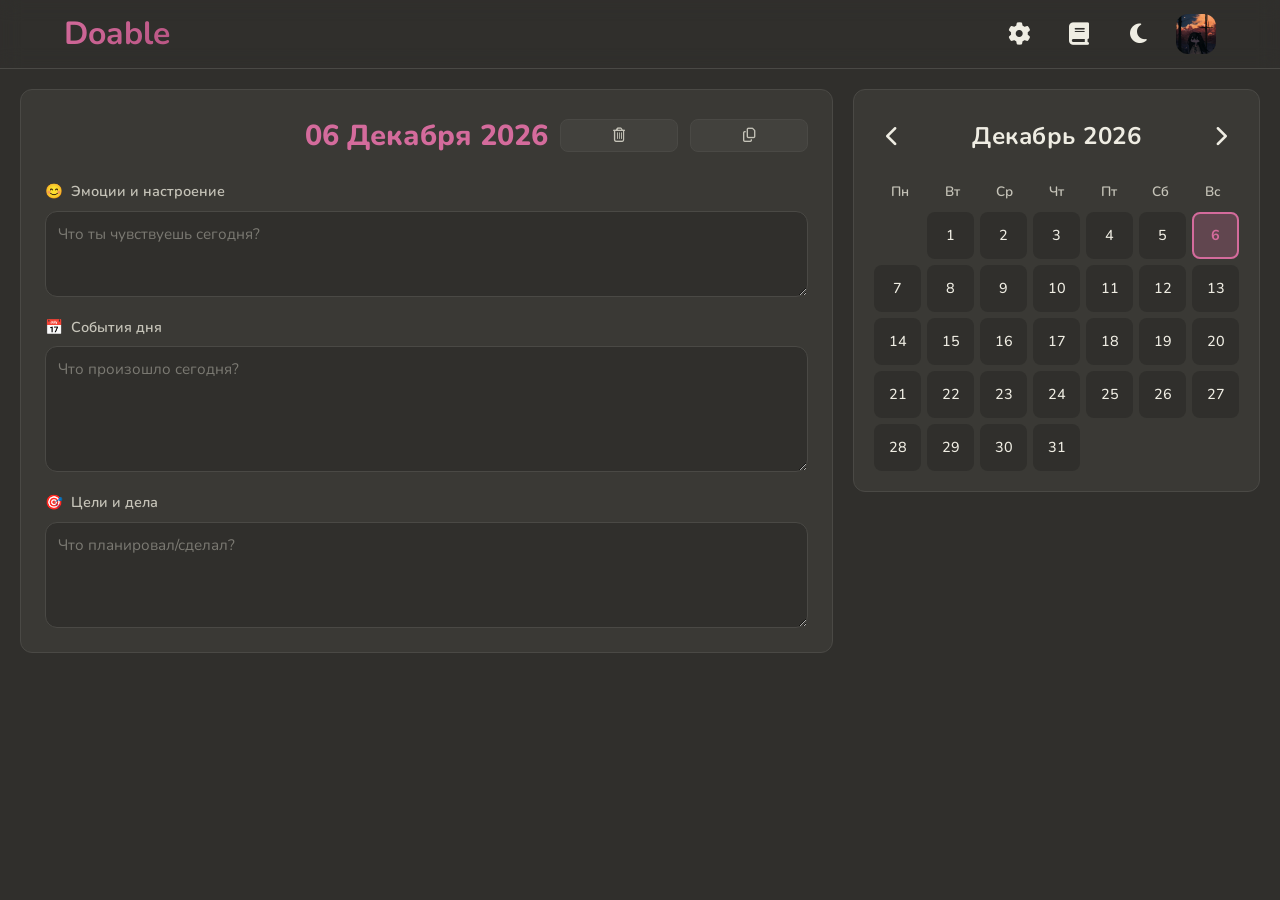
==== diary/index.html @ 4a7ec46b "Structure changed" ====
<!DOCTYPE html>
<html lang="ru">
<head>
  <meta charset="UTF-8">
  <meta name="viewport" content="width=device-width, initial-scale=1.0, viewport-fit=cover">
  <title>Doable - Diary</title>

  <!-- CSS -->
  <link rel="stylesheet" href="../css/style.css">

  <!-- FavIcon -->
  <link rel="icon" href="../assets/images/favico.jpg">

  <!-- Font Awesome Icons -->
  <link rel="stylesheet" href="https://cdnjs.cloudflare.com/ajax/libs/font-awesome/6.5.0/css/all.min.css">

  <!-- Google Fonts: Nunito -->
  <link rel="preconnect" href="https://fonts.googleapis.com">
  <link rel="preconnect" href="https://fonts.gstatic.com" crossorigin>
  <link href="https://fonts.googleapis.com/css2?family=Nunito:ital,wght@0,200..1000;1,200..1000&display=swap" rel="stylesheet">
</head>
<body>
<!-- ====================NAVIGATION BAR==================== -->
<header class="nav" aria-label="Главная навигация">
  <div class="nav__container">

    <!-- Чекбокс для управления мобильным меню -->
    <input type="checkbox" id="menu-toggle" class="nav__checkbox" aria-label="Открыть меню">

    <div class="nav__top">
      <a href="./index.html" class="nav__title nav__title--link">
        <h1 class="nav__title">Doable</h1>
      </a>
      <!-- Бургер-иконка -->
      <label for="menu-toggle" class="nav__burger" id="burger-btn" aria-label="Открыть меню">
        <span class="nav__burger--line"></span>
        <span class="nav__burger--line"></span>
        <span class="nav__burger--line"></span>
      </label>
    </div>

    <!-- Меню навигации -->
    <nav class="nav__items" id="nav-menu">
      <div class="nav__item">
        <a href="settings.html" class="nav__button btn" id="settings-btn" aria-label="Открыть Настройки">
          <i class="fa-solid fa-gear btn--icon"></i>
          <span class="nav__text">Настройки</span>
        </a>
      </div>

      <div class="nav__item">
        <a href="diary.html" class="nav__button btn" id="settings-btn" aria-label="Открыть Дневник">
          <i class="fa-solid fa-book btn--icon"></i>
          <span class="nav__text">Дневник</span>
        </a>
      </div>

      <div class="nav__item">
        <button class="nav__button btn" id="theme-btn" data-tooltip="Сменить тему" aria-label="Сменить тему">
          <i class="fa-solid fa-moon btn--icon" id="theme-icon"></i>
          <span class="nav__text">Тема</span>
        </button>
      </div>

      <div class="nav__item nav__item--img" aria-label="Логотип Сайта">
        <img src="../assets/images/favico.jpg" alt="Doable Лого">
      </div>
    </nav>
  </div>
</header>

<!-- ====================MAIN APPLICATION================== -->
<main class="diary__container">
  <!-- ДНЕВНИК -->
   <div class="diary">
    <div class="diary__header">
  <h2 class="diary__date" id="diary-date"></h2>
  <button class="btn diary__clear-btn" id="clear_btn" aria-label="Очистить заметку">
    <i class="fa-regular fa-trash-alt"></i>
  </button>
  <button class="btn diary__copy-btn" id="copy_btn" aria-label="Скопировать заметку">
    <i class="fa-regular fa-copy"></i>
  </button>
</div>

    <div class="diary__fields">
      <!-- Поле 1: Эмоции -->
      <div class="diary__field">
      <label for="diary-mood" class="diary__label">
        <span>😊</span> Эмоции и настроение
      </label>
      <textarea id="diary-mood" class="diary__textarea" rows="3" placeholder="Что ты чувствуешь сегодня?"></textarea>
      </div>

      <!-- Поле 2: События -->
      <div class="diary__field">
        <label class="diary__label" for="diary-events">
          <span>📅</span> События дня
        </label>
        <textarea class="diary__textarea" id="diary-events" rows="5" 
                  placeholder="Что произошло сегодня?"></textarea>
      </div>

      <!-- Поле 3: Цели -->
      <div class="diary__field">
        <label class="diary__label" for="diary-goals">
          <span>🎯</span> Цели и дела
        </label>
        <textarea class="diary__textarea" id="diary-goals" rows="4" 
                  placeholder="Что планировал/сделал?"></textarea>
      </div>
    </div>
   </div>

  <!-- КАЛЕНДАРЬ -->
  <div class="diary__calendar">
    <div class="calendar__controls">
      <button class="calendar__btn btn btn--icon" id="calendar-prev">
        <i class="fa-solid fa-chevron-left"></i>
      </button>
      <h2 class="calendar__title" id="calendar-title"></h2>
      <button class="calendar__btn btn btn--icon" id="calendar-next">
        <i class="fa-solid fa-chevron-right"></i>
      </button>
    </div>

    <div class="calendar__header">
      <span>Пн</span><span>Вт</span><span>Ср</span><span>Чт</span><span>Пт</span><span>Сб</span><span>Вс</span>
    </div>

    <div class="calendar__grid" id="calendar-grid"></div>
  </div>
</main>

<script type="module" src="../JS/diary.js"></script>
</body>
</html>
---- css/style.css ----
/* ====================Colors===================== */

/* ====================Colors===================== */

:root {
  /* Основные цвета */
  --bg: #302f2c;
  --bg-secondary: #3a3935;
  --bg-tertiary: #42413d;
  --bg-hover: #4a4945;
  
  /* Текст */
  --text: #efede3;
  --text-muted: #c5c3b8;
  
  /* Акценты - РОЗОВЫЙ */
  --accent: #d46b9c;
  --accent-dark: #b85482;
  --accent-glow: rgba(212, 107, 156, 0.25);
  
  /* Границы и тени */
  --border: #4a4945;
  --input-glow: rgba(212, 107, 156, 0.4);
  
  /* Специальные */
  --success: #6b9c5c;
  --warning: #e0a34b;
  
  /* Приоритеты */
  --priority-1: #e0735f;
  --priority-1-bg: rgba(224, 115, 95, 0.15);
  --priority-2: #d4a34a;
  --priority-2-bg: rgba(212, 163, 74, 0.15);
  --priority-3: #8a8982;
  --priority-3-bg: rgba(138, 137, 130, 0.15);
  
  /* Радиусы и тени */
  --radius: 12px;
  --radius-sm: 8px;
  --shadow-sm: 0 2px 4px rgba(0, 0, 0, 0.15);
  --shadow-md: 0 4px 8px rgba(0, 0, 0, 0.2);
  --shadow-lg: 0 8px 16px rgba(0, 0, 0, 0.25);

  --text-on-accent: #efede3;
}

/* ====================Main======================= */

/* Сброс стилей и базовые настройки */
*,
*::after,
*::before {
  margin: 0;
  padding: 0;
  box-sizing: border-box;
}

*:focus-visible {
  outline: 2px solid var(--accent);
  outline-offset: 2px;
}

body {
  font-family: 'Nunito', sans-serif;
  background-color: var(--bg);
  color: var(--text);
  line-height: 1.5;
  min-height: 100vh;
}

img {
  max-width: 100%;
  display: block;
}

/* Стиль для выделения текста */
::selection {
  background-color: var(--accent);
  color: var(--bg-secondary);
}

body {
  user-select: none;
  -webkit-user-select: none;
}

input, textarea, [contenteditable="true"] {
  user-select: text;
  -webkit-user-select: text;
}

/* ====================Scrollbar=================== */

::-webkit-scrollbar {
  width: 8px;
  height: 8px;
}

::-webkit-scrollbar-track {
  background: var(--bg-secondary);
  border-radius: 10px;
}

::-webkit-scrollbar-thumb {
  background: var(--border);
  border-radius: 10px;
}

::-webkit-scrollbar-thumb:hover {
  background: var(--accent);
}
/* ====================Light theme================ */

body.light {
  /* Основные цвета - более контрастная белая тема */
  --bg: #efede8;
  --bg-secondary: #ffffff;
  --bg-tertiary: #f8f7f3;     
  --bg-hover: #e8e6e0;
  
  /* Текст - максимально контрастный */
  --text: #1c1b18;
  --text-muted: #5a5952;
  
  /* Акценты - РОЗОВЫЙ */
  --accent: #d46b9c;
  --accent-dark: #b85482;
  --accent-glow: rgba(212, 107, 156, 0.15);
  
  /* Границы и тени - заметнее */
  --border: #d1cfc8;
  --input-glow: rgba(212, 107, 156, 0.35);
  
  /* Специальные */
  --success: #5c8a4a;
  --success-bg: rgba(92, 138, 74, 0.1);
  --warning: #d4922a;
  --warning-bg: rgba(212, 146, 42, 0.1);
  
  /* Приоритеты - насыщеннее */
  --priority-1: #e0735f;
  --priority-1-bg: rgba(224, 115, 95, 0.12);
  --priority-2: #d4a34a;
  --priority-2-bg: rgba(212, 163, 74, 0.12);
  --priority-3: #8a8980;
  --priority-3-bg: rgba(138, 137, 128, 0.12);
  
  /* Тени - глубже для объема */
  --shadow-sm: 0 1px 3px rgba(0, 0, 0, 0.08), 0 1px 2px rgba(0, 0, 0, 0.05);
  --shadow-md: 0 4px 8px rgba(0, 0, 0, 0.08), 0 2px 4px rgba(0, 0, 0, 0.06);
  --shadow-lg: 0 8px 16px rgba(0, 0, 0, 0.1), 0 4px 8px rgba(0, 0, 0, 0.08);

  --text-on-accent: #ffffff;
}

/* ====================Navbar===================== */

.nav {
  background-color: var(--bg-secondary);
  border-bottom: 1px solid var(--border);
  position: sticky;
  top: 0;
  z-index: 100;
  backdrop-filter: blur(10px);
  background-color: rgba(var(--bg-secondary-rgb), 0.95);
}

.nav__container {
  width: min(1200px, 90%);
  margin: 0 auto;
  padding: 10px 0;
}

/* TOP */

.nav__top {
  display: grid;
  grid-template-columns: 1fr auto 1fr;
  align-items: center;
}

.nav__title {
  grid-column: 2;
  font-weight: 700;
  background: linear-gradient(135deg, var(--accent), var(--accent-dark));
  background-clip: text;
  color: transparent;
  transition: all 0.2s ease;
}

.nav__title:hover {
  scale: 1.02;
}

.nav__title--link{
  text-decoration: none;
}

/* BURGER */

.nav__checkbox {
  display: none;
}

.nav__burger {
  grid-column: 3;
  justify-self: end;
  display: flex;
  flex-direction: column;
  gap: 6px;
  cursor: pointer;
  padding: 8px;
  border-radius: var(--radius-sm);
  transition: background-color 0.2s;
}

.nav__burger:hover {
  background-color: var(--bg-hover);
}

.nav__burger--line {
  width: 25px;
  height: 3px;
  background: var(--text);
  border-radius: var(--radius-sm);
  transition: 0.3s;
}

/* АНИМАЦИЯ БУРГЕРА */
.nav__checkbox:checked + .nav__top .nav__burger--line:nth-child(1) {
  transform: translateY(9px) rotate(45deg);
}

.nav__checkbox:checked + .nav__top .nav__burger--line:nth-child(2) {
  opacity: 0;
}

.nav__checkbox:checked + .nav__top .nav__burger--line:nth-child(3) {
  transform: translateY(-9px) rotate(-45deg);
}

/* MENU */
.nav__items {
  max-height: 0;
  overflow: hidden;
  transition: 0.3s ease;
  display: flex;
  flex-direction: column;
  align-items: center;
}

.nav__checkbox:checked ~ .nav__items {
  max-height: 200px;
}

/* ITEMS */

.nav__item {
  margin: 8px 0;
  width: 100%;
  text-align: center;
  display: flex;
  align-items: center;
  justify-content: center;
}

/* BUTTONS */

.nav__button {
  gap: 10px;
  color: var(--text);
  background: none;
  border: none;
  font-size: 1.2rem;
  cursor: pointer;
  border-radius: var(--radius);
  padding: 10px 16px;
  text-decoration: none;
  display: flex;
  align-items: center;
  justify-content: center;
  transition: all 0.2s ease;
}

.nav__button:hover {
  background: var(--bg-hover);
  transform: translateY(-2px);
}

.nav__button:active {
  transform: translateY(0);
}

.nav__button i {
  font-size: 1rem;
}

/* LOGO */

.nav__item--img {
  display: none;
}

.nav__item--img:hover {
  scale: 1.05;
}

/* DESKTOP NavBar */
@media (min-width: 700px) {
  .nav__container {
    display: grid;
    grid-template-columns: auto 1fr;
    align-items: center;
  }
  
  .nav__top {
    display: block;
  }
  
  .nav__burger {
    display: none;
  }
  
  .nav__items {
    max-height: none;
    flex-direction: row;
    justify-content: flex-end;
    gap: 15px;
    padding: 0;
  }
  
  .nav__item {
    width: auto;
    margin: 0;
  }
  
  .nav__button {
    font-size: 0.9rem;
    padding: 10px;
    width: 45px;
    height: 45px;
  }
  
  .nav__item--img {
    display: block;
    width: 40px;
    border-radius: var(--radius);
    overflow: hidden;
  }
  
  .nav__text {
    display: none;
  }
  
  .nav__button i {
    font-size: 1.4rem;
  }
}

/* ====================Main container================ */

.container {
  width: min(100%, 1500px);
  margin: 0 auto;
  padding: 20px;
  display: grid;
  grid-template-columns: 1fr;
  gap: 20px;
  margin-bottom: 20vh;
}

.column {
  display: flex;
  flex-direction: column;
  gap: 20px;
}

/* Карточки (месяц, день, календарь, привычки) */
.month,
.day,
.calendar,
.habit {
  background-color: var(--bg-secondary);
  padding: 20px;
  border-radius: var(--radius);
  border: 1px solid var(--border);
  transition: all 0.2s ease;
}

.month:hover,
.day:hover,
.calendar:hover,
.habit:hover {
  transform: translateY(-2px);
  box-shadow: var(--shadow-md);
}

/* 2 колонки на больших экранах */
@media (min-width: 850px) {
  .container {
    grid-template-columns: 2fr 1fr;
    margin-bottom: 0;
  }
}

/* ====================Controls==================== */

.month__controls,
.day__controls,
.calendar__controls {
  display: flex;
  align-items: center;
  justify-content: space-between;
  gap: 10px;
  margin-bottom: 20px;
}


/* Заголовки (дата, месяц) */
.day__title,
.month__title,
.calendar__title {
  text-align: center;
  font-size: 1.5rem;
  font-weight: 700;
  letter-spacing: 0.5px;
  user-select: none;
  padding: 8px 16px;
  cursor: pointer;
  border-radius: var(--radius-sm);
  transition: all 0.2s ease;
  flex: 1;
}

/* Hover эффект для кликабельных заголовков */
.day__title--clickable:hover,
.month__title--clickable:hover,
.calendar__title--clickable:hover {
  color: var(--accent);
  background-color: var(--bg-hover);
  transform: scale(1.02);
}

/* Active эффект для заголовков */
.month__title:active,
.day__title:active,
.calendar__title:active {
  transform: scale(0.98);
}

/* Кнопки навигации */
.month__btn,
.day__btn,
.calendar__btn {
  background: none;
  border: none;
  color: var(--text);
  font-size: 1.3rem;
  cursor: pointer;
  width: 36px;
  height: 36px;
  display: flex;
  align-items: center;
  justify-content: center;
  border-radius: var(--radius-sm);
  transition: all 0.2s ease;
}

.month__btn:hover,
.day__btn:hover,
.calendar__btn:hover {
  color: var(--accent);
  background-color: var(--bg-hover);
  transform: scale(1.1);
}

@media (max-width: 600px) {
  .month__controls,
  .day__controls,
  .calendar__controls {
    gap: 4px;
    margin-bottom: 12px;
  }
  
  .day__title,
  .month__title,
  .calendar__title {
    font-size: 1rem;
    padding: 4px 4px;
  }
  
  .month__btn,
  .day__btn,
  .calendar__btn {
    font-size: 0.9rem;
    width: 28px;
    height: 28px;
  }
}

@media (max-width: 400px) {
  .month__controls,
  .day__controls,
  .calendar__controls {
    gap: 2px;
  }
  
  .day__title,
  .month__title,
  .calendar__title {
    font-size: 0.85rem;
    padding: 4px 2px;
  }
  
  .month__btn,
  .day__btn,
  .calendar__btn {
    font-size: 0.8rem;
    width: 26px;
    height: 26px;
  }
}

@media (max-width: 320px) {
  .day__title,
  .month__title,
  .calendar__title {
    font-size: 0.7rem;
  }
  
  .month__btn,
  .day__btn,
  .calendar__btn {
    font-size: 0.7rem;
    width: 24px;
    height: 24px;
  }
}

/* ====================Lists======================= */

.month__list,
.day__list {
  list-style: none;
  display: flex;
  flex-direction: column;
  gap: 10px;
}

/* Элементы списка задач */
.month__item,
.day__item {
  display: grid;
  align-items: center;
  gap: 12px;
  background-color: var(--bg);
  grid-template-columns: auto 1fr auto;
  padding: 12px;
  border-radius: var(--radius-sm);
  transition: all 0.2s ease;
  border: 1px solid transparent;
}

.month__item:hover,
.day__item:hover {
  background-color: var(--bg-hover);
  border-color: var(--border);
  transform: translateX(2px);
}

/* Текст задачи */
.month__text,
.day__text {
  word-break: break-word;
  overflow-wrap: break-word;
  font-size: 0.95rem;
  line-height: 1.4;
}

/* Приоритеты (кружок с цифрой) */
.priority {
  width: 28px;
  height: 28px;
  display: flex;
  align-items: center;
  justify-content: center;
  font-weight: 700;
  font-size: 0.9rem;
  border-radius: var(--radius-sm);
  cursor: pointer;
  transition: all 0.2s ease;
  flex-shrink: 0;
}

.priority--1 {
  background-color: var(--priority-1);
  box-shadow: 0 0 0 2px var(--priority-1-bg);
}

.priority--2 {
  background-color: var(--priority-2);
  box-shadow: 0 0 0 2px var(--priority-2-bg);
}

.priority--3 {
  background-color: var(--priority-3);
  box-shadow: 0 0 0 2px var(--priority-3-bg);
}

.priority:hover {
  transform: scale(1.1);
}

/* Кнопки действий */
.month__actions,
.day__actions {
  display: flex;
  gap: 8px;
  flex-shrink: 0;
}

.month__actions button,
.day__actions button {
  background: none;
  color: var(--text-muted);
  border: none;
  font-size: 1rem;
  cursor: pointer;
  padding: 6px;
  border-radius: var(--radius-sm);
  transition: all 0.2s ease;
}

.month__actions button:hover,
.day__actions button:hover {
  color: var(--accent);
  background-color: var(--bg-hover);
  transform: translateY(-2px);
}

/* Выполненные задачи */
.month__item--done,
.day__item--done {
  opacity: 0.7;
}

.month__item--done .month__text,
.day__item--done .day__text {
  text-decoration: line-through;
}

/* Чекбокс задачи */
.day__check {
  color: var(--text-muted);
  background: none;
  border: none;
  font-size: 1.3rem;
  cursor: pointer;
  transition: all 0.12s ease;
  width: 32px;
  height: 32px;
  display: flex;
  align-items: center;
  justify-content: center;
  border-radius: var(--radius-sm);
  flex-shrink: 0;
}

.day__check:hover {
  color: var(--accent);
  background-color: var(--bg-hover);
  transform: scale(1.1);
}

/* Две колонки на широких экранах */
@media (min-width: 1200px) {
  .month__list,
  .day__list {
    column-count: 2;
    column-gap: 10px;
    display: block;
  }

  .month__item,
  .day__item {
    margin-bottom: 10px;
    break-inside: avoid;
  }
}

/* ====================Calendar==================== */

.calendar__header {
  display: grid;
  grid-template-columns: repeat(7, 1fr);
  text-align: center;
  font-weight: 600;
  font-size: 0.85rem;
  margin-bottom: 10px;
  color: var(--text-muted);
}

.calendar__grid {
  display: grid;
  grid-template-columns: repeat(7, 1fr);
  gap: 6px;
}

.calendar__day {
  aspect-ratio: 1/1;
  background-color: var(--bg);
  display: flex;
  align-items: center;
  justify-content: center;
  font-size: 0.9rem;
  border-radius: var(--radius-sm);
  transition: all 0.2s ease;
  cursor: pointer;
  position: relative;
  font-weight: 500;
}

.calendar__day:hover {
  background-color: var(--bg-hover);
  transform: scale(1.05);
  z-index: 1;
}

/* Индикатор наличия задач на день */
.calendar__day--has-task::after {
  content: '';
  position: absolute;
  bottom: 4px;
  width: 4px;
  height: 4px;
  background: var(--accent);
  border-radius: 50%;
}

.calendar__day--today {
  border: 2px solid var(--accent);
  font-weight: 700;
  color: var(--accent);
}

.calendar__day--active {
  border: 2px solid var(--accent);
  background-color: var(--accent-glow);
  font-weight: bold;
}

@media (max-width: 500px) {
  .calendar__grid {
    gap: 4px;
  }
  
  .calendar__day {
    font-size: 0.8rem;
  }
}

/* ====================Habit======================= */

.habit__header {
  position: relative;
  display: flex;
  align-items: center;
  justify-content: center;
  margin-bottom: 16px;
}

.habit__title {
  text-align: center;
  font-size: 1.3rem;
  font-weight: 700;
  margin: 0;
}

.habit__edit-btn {
  position: absolute;
  right: 0;
  background: none;
  border: none;
  color: var(--text-muted);
  cursor: pointer;
  width: 32px;
  height: 32px;
  border-radius: var(--radius-sm);
  display: flex;
  align-items: center;
  justify-content: center;
}

.habit__edit-btn:hover {
  color: var(--accent);
  background-color: var(--bg-hover);
  transform: scale(1.05);
}

.habit__edit-btn--active {
  color: var(--accent);
  background-color: var(--bg-hover);
}

/* Сетка трекера привычек */
.habit__grid {
  display: grid;
  grid-template-columns: minmax(100px, auto) repeat(7, minmax(35px, 1fr));
  gap: 6px;
  align-items: center;
  text-align: center;
  overflow-x: visible;
}

/* Ячейка привычки */
.habit__cell {
  aspect-ratio: 1/1;
  background-color: var(--bg);
  border-radius: var(--radius-sm);
  cursor: pointer;
  transition: all 0.2s ease;
  min-width: 32px;
}

.habit__cell:hover {
  transform: scale(1.1);
  background-color: var(--accent-glow);
}

/* Выполненная привычка */
.habit__cell--done {
  background: var(--accent);
  box-shadow: 0 0 4px var(--accent);
}

/* Кнопка удаления привычки */
.habit__delete-btn {
  background: none;
  border: none;
  color: var(--text-muted);
  cursor: pointer;
  font-size: 12px;
  padding: 4px 6px;
  border-radius: var(--radius-sm);
  transition: all 0.2s ease;
  margin-left: 8px;
}

.habit__delete-btn:hover {
  color: var(--priority-1);
  background-color: var(--bg-hover);
}

.habit__name {
  display: flex;
  align-items: center;
  gap: 6px;
  min-width: 0;
}

.habit__name span {
  font-size: 0.9rem;
  white-space: nowrap;
  overflow: hidden;
  text-overflow: ellipsis;
  max-width: 100px;
}



/* ====================Inputs====================== */

.input-wrapper {
  position: relative;
  margin-bottom: 16px;
}

.input {
  width: 100%;
  padding: 12px 50px 12px 14px;
  border-radius: var(--radius-sm);
  border: 1px solid var(--border);
  background-color: var(--bg);
  color: var(--text);
  outline: none;
  font-size: 0.9rem;
  transition: all 0.2s ease;
}

.input:focus {
  border-color: var(--accent);
  box-shadow: 0 0 0 3px var(--input-glow);
  background: var(--bg-hover);
}

/* Все кнопки внутри инпутов */
.add-btn {
  position: absolute;
  right: 8px;
  top: 50%;
  transform: translateY(-50%);
  background: none;
  border: none;
  color: var(--text-muted);
  cursor: pointer;
  width: 32px;
  height: 32px;
  display: flex;
  align-items: center;
  justify-content: center;
  border-radius: var(--radius-sm);
  transition: all 0.2s ease;
  font-size: 1.2rem;
  z-index: 100000;
}

.add-btn:hover {
  color: var(--accent);
  background-color: var(--bg-hover);
  transform: translateY(-50%) scale(1.05);
}

.add-btn:active{
  transform: translateY(-50%) scale(0.95);
}

.edit-input {
  padding: 5px 10px;
  word-break: break-word;
  white-space: pre-wrap;
  background-color: var(--bg);
  border: 1px solid var(--accent);
  border-radius: var(--radius-sm);
  outline: none;
}

/* ====================Button Active States======== */

button {
  transition: all 0.2s ease;
}

button:active{
  transform: scale(0.95);
}
.btn:active{
  transform: scale(0.95);
}


/* ====================Diary Page==================== */
.diary__container {
  width: min(100%, 1500px);
  margin: 0 auto;
  padding: 20px;
  display: flex;
  flex-direction: column;
  gap: 20px;
  margin-bottom: 20vh;
}

@media (min-width: 850px) {
  .diary__container {
    display: grid;
    grid-template-columns: 2fr 1fr;
    margin-bottom: 0;
  }
}

.diary__calendar {
  background-color: var(--bg-secondary);
  padding: 20px;
  border-radius: var(--radius);
  border: 1px solid var(--border);
  align-self: start;
  width: 100%;
}

.diary__calendar .calendar__day {
  font-size: clamp(0.7rem, 3vw, 0.9rem);
}

.diary {
  background-color: var(--bg-secondary);
  padding: 24px;
  border-radius: var(--radius);
  border: 1px solid var(--border);
}

.diary__header {
  display: grid;
  grid-template-columns: 1fr 1fr auto 1fr 1fr;
  align-items: center;
  gap: 12px;
  margin-bottom: 24px;
}

.diary__date {
  font-size: 1.8rem;
  font-weight: 800;
  color: var(--accent);
  margin: 0;
  text-align: center;
  grid-column: 3;
}

.diary__clear-btn,
.diary__copy-btn {
  background-color: var(--bg-tertiary);
  border: 1px solid var(--border);
  color: var(--text-muted);
  padding: 8px 14px;
  border-radius: var(--radius-sm);
  font-size: 0.85rem;
  font-weight: 500;
  cursor: pointer;
  transition: all 0.2s ease;
  display: inline-flex;
  align-items: center;
  justify-content: center;
  gap: 8px;
  white-space: nowrap;
  width: auto;
  flex-shrink: 0;
}

.diary__clear-btn i,
.diary__copy-btn i {
  font-size: 0.9rem;
}

.diary__clear-btn:hover {
  background-color: var(--priority-1-bg);
  border-color: var(--priority-1);
  color: var(--priority-1);
  transform: translateY(-1px);
}

.diary__copy-btn:hover {
  background-color: var(--accent-glow);
  border-color: var(--accent);
  color: var(--accent);
  transform: translateY(-1px);
}

.diary__clear-btn:active,
.diary__copy-btn:active {
  transform: translateY(0) scale(0.96);
}

.diary__fields {
  display: flex;
  flex-direction: column;
  gap: 20px;
}

.diary__field {
  display: flex;
  flex-direction: column;
  gap: 8px;
}

.diary__label {
  font-weight: 600;
  display: flex;
  align-items: center;
  gap: 8px;
  color: var(--text-muted);
  font-size: 0.9rem;
}

.diary__textarea {
  padding: 12px;
  border-radius: var(--radius);
  border: 1px solid var(--border);
  background-color: var(--bg);
  color: var(--text);
  font-size: 0.95rem;
  resize: vertical;
  transition: all 0.2s ease;
  font-family: inherit;
}

.diary__textarea:focus {
  outline: none;
  border-color: var(--accent);
  box-shadow: 0 0 0 3px var(--input-glow);
}

.diary__textarea::placeholder {
  color: var(--text-muted);
  opacity: 0.5;
}
@media (max-width: 550px) {
  .diary__header {
    display: flex;
    flex-direction: column;
    align-items: stretch;
    gap: 12px;
  }
  
  .diary__date {
    text-align: center;
    font-size: 1.5rem;
    order: 1;
  }
  
  .diary__clear-btn {
    order: 2;
  }
  
  .diary__copy-btn {
    order: 3;
  }
  
  .diary__clear-btn,
  .diary__copy-btn {
    width: 100%;
    justify-content: center;
    padding: 10px;
  }
  
  .diary__clear-btn span,
  .diary__copy-btn span {
    display: inline;  /* Показываем текст на мобилках */
  }
  
  .diary__clear-btn i,
  .diary__copy-btn i {
    font-size: 1rem;
  }
}

@media (max-width: 400px) {
  .diary__date {
    font-size: 1.3rem;
  }
  
  .diary__clear-btn,
  .diary__copy-btn {
    padding: 8px;
  }
}

/* ====================Empty States================ */

.month__item--empty,
.day__item--empty {
  text-align: center;
  padding: 24px 24px;
  color: var(--text-muted);
  font-size: 0.85rem;
  grid-column: 1 / -1;
}

.habit__empty {
  background-color: var(--bg);
  grid-column: 1 / -1;
  padding: 24px;
  border-radius: var(--radius);
  text-align: center;
  color: var(--text-muted);
}

/* ====================Notification================ */

.notification{
  position: fixed;
  bottom: 20px;
  right: 20px;
  background: var(--accent);
  color: var(--text-on-accent);;
  padding: 12px 20px;
  border-radius: 8px;
  z-index: 9999;
  animation: slideIn 0.3s ease;
}

@keyframes slideIn {
  from {
    opacity: 0;
    transform: translateX(100px);
  }
  to {
    opacity: 1;
    transform: translateX(0);
  }
}

@keyframes slideOut {
  from {
    opacity: 1;
    transform: translateX(0);
  }
  to {
    opacity: 0;
    transform: translateX(100px);
  }
}
/* ====================Highlighted Items==================== */

/* Выделенные задачи - только акцентная полоска */
.day__item--highlighted,
.month__item--highlighted {
  border-left: 3px solid var(--accent);
}

.day__item--highlighted:hover,
.month__item--highlighted:hover {
  border-left: 4px solid var(--accent);
}
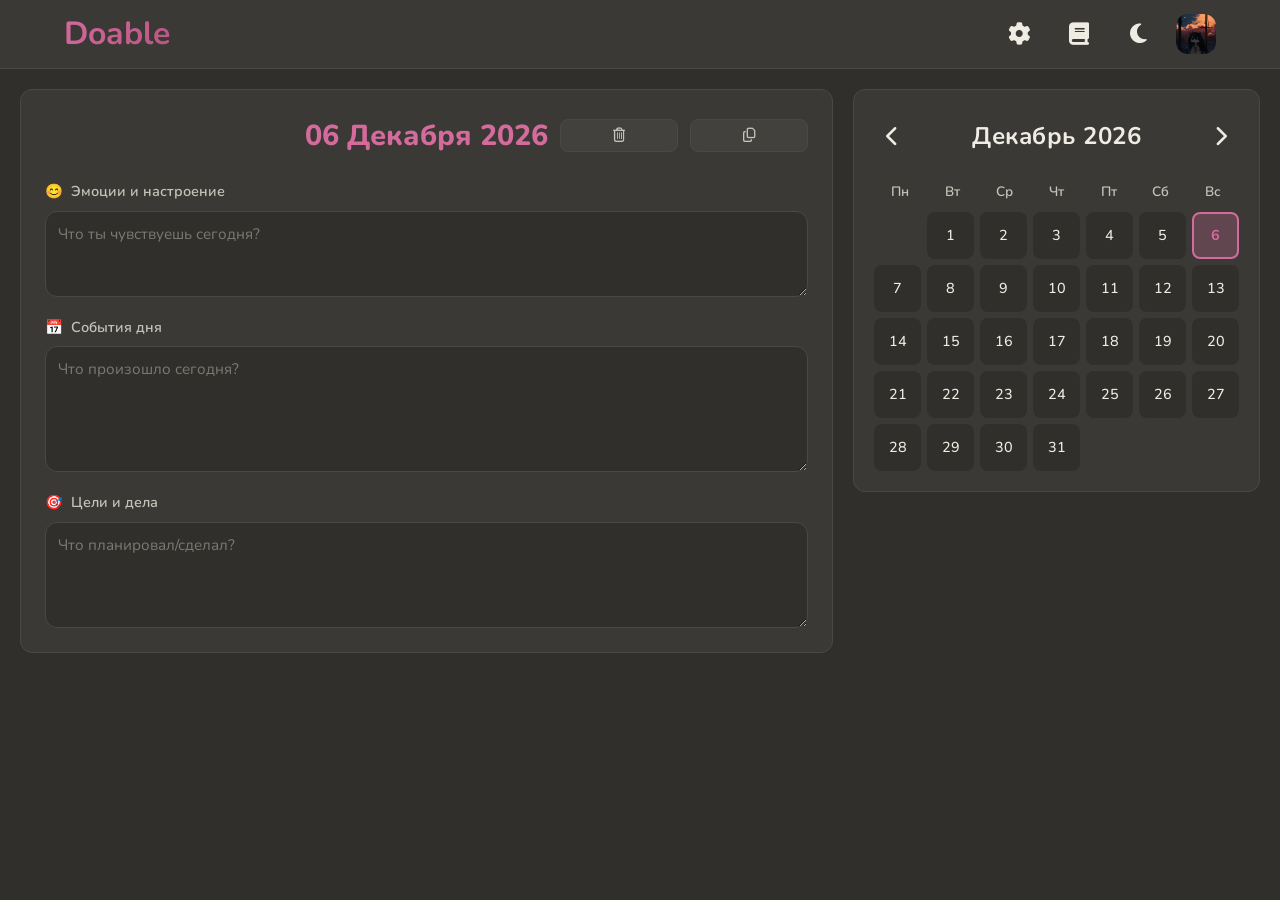
==== commit a3d97815: "comments redacted" ====
--- a/diary/index.html
+++ b/diary/index.html
@@ -28,7 +28,7 @@
     <input type="checkbox" id="menu-toggle" class="nav__checkbox" aria-label="Открыть меню">
 
     <div class="nav__top">
-      <a href="./index.html" class="nav__title nav__title--link">
+      <a href="../index.html" class="nav__title nav__title--link">
         <h1 class="nav__title">Doable</h1>
       </a>
       <!-- Бургер-иконка -->
--- a/css/style.css
+++ b/css/style.css
@@ -1,9 +1,13 @@
-/* ====================Colors===================== */
-
-/* ====================Colors===================== */
+/**
+ * ==================== DOABLE — Стили приложения ====================
+ * Тёмная и светлая темы, адаптивный дизайн
+ * Цветовая схема: тёплые тона с розовым акцентом
+ */
+
+/* ==================== ЦВЕТА ==================== */
 
 :root {
-  /* Основные цвета */
+  /* Основные цвета — тёмная тема */
   --bg: #302f2c;
   --bg-secondary: #3a3935;
   --bg-tertiary: #42413d;
@@ -13,7 +17,7 @@
   --text: #efede3;
   --text-muted: #c5c3b8;
   
-  /* Акценты - РОЗОВЫЙ */
+  /* Акценты — розовый */
   --accent: #d46b9c;
   --accent-dark: #b85482;
   --accent-glow: rgba(212, 107, 156, 0.25);
@@ -40,13 +44,38 @@
   --shadow-sm: 0 2px 4px rgba(0, 0, 0, 0.15);
   --shadow-md: 0 4px 8px rgba(0, 0, 0, 0.2);
   --shadow-lg: 0 8px 16px rgba(0, 0, 0, 0.25);
-
   --text-on-accent: #efede3;
 }
 
-/* ====================Main======================= */
-
-/* Сброс стилей и базовые настройки */
+/* Светлая тема */
+body.light {
+  --bg: #efede8;
+  --bg-secondary: #ffffff;
+  --bg-tertiary: #f8f7f3;
+  --bg-hover: #e8e6e0;
+  --text: #1c1b18;
+  --text-muted: #5a5952;
+  --accent: #d46b9c;
+  --accent-dark: #b85482;
+  --accent-glow: rgba(212, 107, 156, 0.15);
+  --border: #d1cfc8;
+  --input-glow: rgba(212, 107, 156, 0.35);
+  --success: #5c8a4a;
+  --warning: #d4922a;
+  --priority-1: #e0735f;
+  --priority-1-bg: rgba(224, 115, 95, 0.12);
+  --priority-2: #d4a34a;
+  --priority-2-bg: rgba(212, 163, 74, 0.12);
+  --priority-3: #8a8980;
+  --priority-3-bg: rgba(138, 137, 128, 0.12);
+  --shadow-sm: 0 1px 3px rgba(0, 0, 0, 0.08), 0 1px 2px rgba(0, 0, 0, 0.05);
+  --shadow-md: 0 4px 8px rgba(0, 0, 0, 0.08), 0 2px 4px rgba(0, 0, 0, 0.06);
+  --shadow-lg: 0 8px 16px rgba(0, 0, 0, 0.1), 0 4px 8px rgba(0, 0, 0, 0.08);
+  --text-on-accent: #ffffff;
+}
+
+/* ==================== БАЗОВЫЕ СТИЛИ ==================== */
+
 *,
 *::after,
 *::before {
@@ -66,6 +95,14 @@
   color: var(--text);
   line-height: 1.5;
   min-height: 100vh;
+  user-select: none;
+  -webkit-user-select: none;
+}
+
+/* Разрешаем выделение текста только в полях ввода */
+input, textarea, [contenteditable="true"] {
+  user-select: text;
+  -webkit-user-select: text;
 }
 
 img {
@@ -73,23 +110,12 @@
   display: block;
 }
 
-/* Стиль для выделения текста */
 ::selection {
   background-color: var(--accent);
   color: var(--bg-secondary);
 }
 
-body {
-  user-select: none;
-  -webkit-user-select: none;
-}
-
-input, textarea, [contenteditable="true"] {
-  user-select: text;
-  -webkit-user-select: text;
-}
-
-/* ====================Scrollbar=================== */
+/* ==================== СКРОЛЛБАР ==================== */
 
 ::-webkit-scrollbar {
   width: 8px;
@@ -109,51 +135,8 @@
 ::-webkit-scrollbar-thumb:hover {
   background: var(--accent);
 }
-/* ====================Light theme================ */
-
-body.light {
-  /* Основные цвета - более контрастная белая тема */
-  --bg: #efede8;
-  --bg-secondary: #ffffff;
-  --bg-tertiary: #f8f7f3;     
-  --bg-hover: #e8e6e0;
-  
-  /* Текст - максимально контрастный */
-  --text: #1c1b18;
-  --text-muted: #5a5952;
-  
-  /* Акценты - РОЗОВЫЙ */
-  --accent: #d46b9c;
-  --accent-dark: #b85482;
-  --accent-glow: rgba(212, 107, 156, 0.15);
-  
-  /* Границы и тени - заметнее */
-  --border: #d1cfc8;
-  --input-glow: rgba(212, 107, 156, 0.35);
-  
-  /* Специальные */
-  --success: #5c8a4a;
-  --success-bg: rgba(92, 138, 74, 0.1);
-  --warning: #d4922a;
-  --warning-bg: rgba(212, 146, 42, 0.1);
-  
-  /* Приоритеты - насыщеннее */
-  --priority-1: #e0735f;
-  --priority-1-bg: rgba(224, 115, 95, 0.12);
-  --priority-2: #d4a34a;
-  --priority-2-bg: rgba(212, 163, 74, 0.12);
-  --priority-3: #8a8980;
-  --priority-3-bg: rgba(138, 137, 128, 0.12);
-  
-  /* Тени - глубже для объема */
-  --shadow-sm: 0 1px 3px rgba(0, 0, 0, 0.08), 0 1px 2px rgba(0, 0, 0, 0.05);
-  --shadow-md: 0 4px 8px rgba(0, 0, 0, 0.08), 0 2px 4px rgba(0, 0, 0, 0.06);
-  --shadow-lg: 0 8px 16px rgba(0, 0, 0, 0.1), 0 4px 8px rgba(0, 0, 0, 0.08);
-
-  --text-on-accent: #ffffff;
-}
-
-/* ====================Navbar===================== */
+
+/* ==================== НАВИГАЦИОННАЯ ПАНЕЛЬ ==================== */
 
 .nav {
   background-color: var(--bg-secondary);
@@ -161,8 +144,6 @@
   position: sticky;
   top: 0;
   z-index: 100;
-  backdrop-filter: blur(10px);
-  background-color: rgba(var(--bg-secondary-rgb), 0.95);
 }
 
 .nav__container {
@@ -170,8 +151,6 @@
   margin: 0 auto;
   padding: 10px 0;
 }
-
-/* TOP */
 
 .nav__top {
   display: grid;
@@ -192,12 +171,11 @@
   scale: 1.02;
 }
 
-.nav__title--link{
+.nav__title--link {
   text-decoration: none;
 }
 
-/* BURGER */
-
+/* Бургер-меню */
 .nav__checkbox {
   display: none;
 }
@@ -226,7 +204,7 @@
   transition: 0.3s;
 }
 
-/* АНИМАЦИЯ БУРГЕРА */
+/* Анимация бургера */
 .nav__checkbox:checked + .nav__top .nav__burger--line:nth-child(1) {
   transform: translateY(9px) rotate(45deg);
 }
@@ -239,7 +217,7 @@
   transform: translateY(-9px) rotate(-45deg);
 }
 
-/* MENU */
+/* Меню */
 .nav__items {
   max-height: 0;
   overflow: hidden;
@@ -253,8 +231,6 @@
   max-height: 200px;
 }
 
-/* ITEMS */
-
 .nav__item {
   margin: 8px 0;
   width: 100%;
@@ -263,8 +239,6 @@
   align-items: center;
   justify-content: center;
 }
-
-/* BUTTONS */
 
 .nav__button {
   gap: 10px;
@@ -295,8 +269,6 @@
   font-size: 1rem;
 }
 
-/* LOGO */
-
 .nav__item--img {
   display: none;
 }
@@ -305,7 +277,7 @@
   scale: 1.05;
 }
 
-/* DESKTOP NavBar */
+/* Десктопная версия навигации */
 @media (min-width: 700px) {
   .nav__container {
     display: grid;
@@ -357,7 +329,7 @@
   }
 }
 
-/* ====================Main container================ */
+/* ==================== ОСНОВНОЙ КОНТЕЙНЕР ==================== */
 
 .container {
   width: min(100%, 1500px);
@@ -375,7 +347,7 @@
   gap: 20px;
 }
 
-/* Карточки (месяц, день, календарь, привычки) */
+/* Карточки */
 .month,
 .day,
 .calendar,
@@ -395,7 +367,7 @@
   box-shadow: var(--shadow-md);
 }
 
-/* 2 колонки на больших экранах */
+/* Две колонки на больших экранах */
 @media (min-width: 850px) {
   .container {
     grid-template-columns: 2fr 1fr;
@@ -403,7 +375,7 @@
   }
 }
 
-/* ====================Controls==================== */
+/* ==================== УПРАВЛЕНИЕ (кнопки, заголовки) ==================== */
 
 .month__controls,
 .day__controls,
@@ -415,8 +387,6 @@
   margin-bottom: 20px;
 }
 
-
-/* Заголовки (дата, месяц) */
 .day__title,
 .month__title,
 .calendar__title {
@@ -432,7 +402,7 @@
   flex: 1;
 }
 
-/* Hover эффект для кликабельных заголовков */
+/* Кликабельные заголовки */
 .day__title--clickable:hover,
 .month__title--clickable:hover,
 .calendar__title--clickable:hover {
@@ -441,7 +411,6 @@
   transform: scale(1.02);
 }
 
-/* Active эффект для заголовков */
 .month__title:active,
 .day__title:active,
 .calendar__title:active {
@@ -474,6 +443,7 @@
   transform: scale(1.1);
 }
 
+/* Адаптация для мобильных */
 @media (max-width: 600px) {
   .month__controls,
   .day__controls,
@@ -486,7 +456,7 @@
   .month__title,
   .calendar__title {
     font-size: 1rem;
-    padding: 4px 4px;
+    padding: 4px;
   }
   
   .month__btn,
@@ -499,12 +469,6 @@
 }
 
 @media (max-width: 400px) {
-  .month__controls,
-  .day__controls,
-  .calendar__controls {
-    gap: 2px;
-  }
-  
   .day__title,
   .month__title,
   .calendar__title {
@@ -521,23 +485,7 @@
   }
 }
 
-@media (max-width: 320px) {
-  .day__title,
-  .month__title,
-  .calendar__title {
-    font-size: 0.7rem;
-  }
-  
-  .month__btn,
-  .day__btn,
-  .calendar__btn {
-    font-size: 0.7rem;
-    width: 24px;
-    height: 24px;
-  }
-}
-
-/* ====================Lists======================= */
+/* ==================== СПИСКИ ЗАДАЧ ==================== */
 
 .month__list,
 .day__list {
@@ -547,7 +495,7 @@
   gap: 10px;
 }
 
-/* Элементы списка задач */
+/* Элементы списка */
 .month__item,
 .day__item {
   display: grid;
@@ -568,7 +516,6 @@
   transform: translateX(2px);
 }
 
-/* Текст задачи */
 .month__text,
 .day__text {
   word-break: break-word;
@@ -577,7 +524,7 @@
   line-height: 1.4;
 }
 
-/* Приоритеты (кружок с цифрой) */
+/* Приоритеты */
 .priority {
   width: 28px;
   height: 28px;
@@ -649,7 +596,7 @@
   text-decoration: line-through;
 }
 
-/* Чекбокс задачи */
+/* Чекбокс */
 .day__check {
   color: var(--text-muted);
   background: none;
@@ -688,7 +635,7 @@
   }
 }
 
-/* ====================Calendar==================== */
+/* ==================== КАЛЕНДАРЬ ==================== */
 
 .calendar__header {
   display: grid;
@@ -726,7 +673,7 @@
   z-index: 1;
 }
 
-/* Индикатор наличия задач на день */
+/* Индикатор наличия записи в дневнике */
 .calendar__day--has-task::after {
   content: '';
   position: absolute;
@@ -737,12 +684,14 @@
   border-radius: 50%;
 }
 
+/* Сегодняшний день */
 .calendar__day--today {
   border: 2px solid var(--accent);
   font-weight: 700;
   color: var(--accent);
 }
 
+/* Активная/выбранная дата */
 .calendar__day--active {
   border: 2px solid var(--accent);
   background-color: var(--accent-glow);
@@ -759,7 +708,7 @@
   }
 }
 
-/* ====================Habit======================= */
+/* ==================== ПРИВЫЧКИ ==================== */
 
 .habit__header {
   position: relative;
@@ -802,7 +751,7 @@
   background-color: var(--bg-hover);
 }
 
-/* Сетка трекера привычек */
+/* Сетка привычек */
 .habit__grid {
   display: grid;
   grid-template-columns: minmax(100px, auto) repeat(7, minmax(35px, 1fr));
@@ -812,7 +761,6 @@
   overflow-x: visible;
 }
 
-/* Ячейка привычки */
 .habit__cell {
   aspect-ratio: 1/1;
   background-color: var(--bg);
@@ -827,13 +775,11 @@
   background-color: var(--accent-glow);
 }
 
-/* Выполненная привычка */
 .habit__cell--done {
   background: var(--accent);
   box-shadow: 0 0 4px var(--accent);
 }
 
-/* Кнопка удаления привычки */
 .habit__delete-btn {
   background: none;
   border: none;
@@ -866,9 +812,7 @@
   max-width: 100px;
 }
 
-
-
-/* ====================Inputs====================== */
+/* ==================== ПОЛЯ ВВОДА ==================== */
 
 .input-wrapper {
   position: relative;
@@ -893,7 +837,7 @@
   background: var(--bg-hover);
 }
 
-/* Все кнопки внутри инпутов */
+/* Кнопка добавления внутри инпута */
 .add-btn {
   position: absolute;
   right: 8px;
@@ -911,7 +855,7 @@
   border-radius: var(--radius-sm);
   transition: all 0.2s ease;
   font-size: 1.2rem;
-  z-index: 100000;
+  z-index: 1;
 }
 
 .add-btn:hover {
@@ -920,10 +864,11 @@
   transform: translateY(-50%) scale(1.05);
 }
 
-.add-btn:active{
+.add-btn:active {
   transform: translateY(-50%) scale(0.95);
 }
 
+/* Редактируемое поле */
 .edit-input {
   padding: 5px 10px;
   word-break: break-word;
@@ -934,21 +879,22 @@
   outline: none;
 }
 
-/* ====================Button Active States======== */
+/* ==================== КНОПКИ (общие) ==================== */
 
 button {
   transition: all 0.2s ease;
 }
 
-button:active{
+button:active {
   transform: scale(0.95);
 }
-.btn:active{
+
+.btn:active {
   transform: scale(0.95);
 }
 
-
-/* ====================Diary Page==================== */
+/* ==================== СТРАНИЦА ДНЕВНИКА ==================== */
+
 .diary__container {
   width: min(100%, 1500px);
   margin: 0 auto;
@@ -1091,6 +1037,8 @@
   color: var(--text-muted);
   opacity: 0.5;
 }
+
+/* Мобильная адаптация дневника */
 @media (max-width: 550px) {
   .diary__header {
     display: flex;
@@ -1119,16 +1067,6 @@
     justify-content: center;
     padding: 10px;
   }
-  
-  .diary__clear-btn span,
-  .diary__copy-btn span {
-    display: inline;  /* Показываем текст на мобилках */
-  }
-  
-  .diary__clear-btn i,
-  .diary__copy-btn i {
-    font-size: 1rem;
-  }
 }
 
 @media (max-width: 400px) {
@@ -1142,12 +1080,12 @@
   }
 }
 
-/* ====================Empty States================ */
+/* ==================== ПУСТЫЕ СОСТОЯНИЯ ==================== */
 
 .month__item--empty,
 .day__item--empty {
   text-align: center;
-  padding: 24px 24px;
+  padding: 24px;
   color: var(--text-muted);
   font-size: 0.85rem;
   grid-column: 1 / -1;
@@ -1162,14 +1100,14 @@
   color: var(--text-muted);
 }
 
-/* ====================Notification================ */
-
-.notification{
+/* ==================== УВЕДОМЛЕНИЯ ==================== */
+
+.notification {
   position: fixed;
   bottom: 20px;
   right: 20px;
   background: var(--accent);
-  color: var(--text-on-accent);;
+  color: var(--text-on-accent);
   padding: 12px 20px;
   border-radius: 8px;
   z-index: 9999;
@@ -1197,9 +1135,9 @@
     transform: translateX(100px);
   }
 }
-/* ====================Highlighted Items==================== */
-
-/* Выделенные задачи - только акцентная полоска */
+
+/* ==================== ВЫДЕЛЕННЫЕ ЭЛЕМЕНТЫ (Alt+H) ==================== */
+
 .day__item--highlighted,
 .month__item--highlighted {
   border-left: 3px solid var(--accent);
